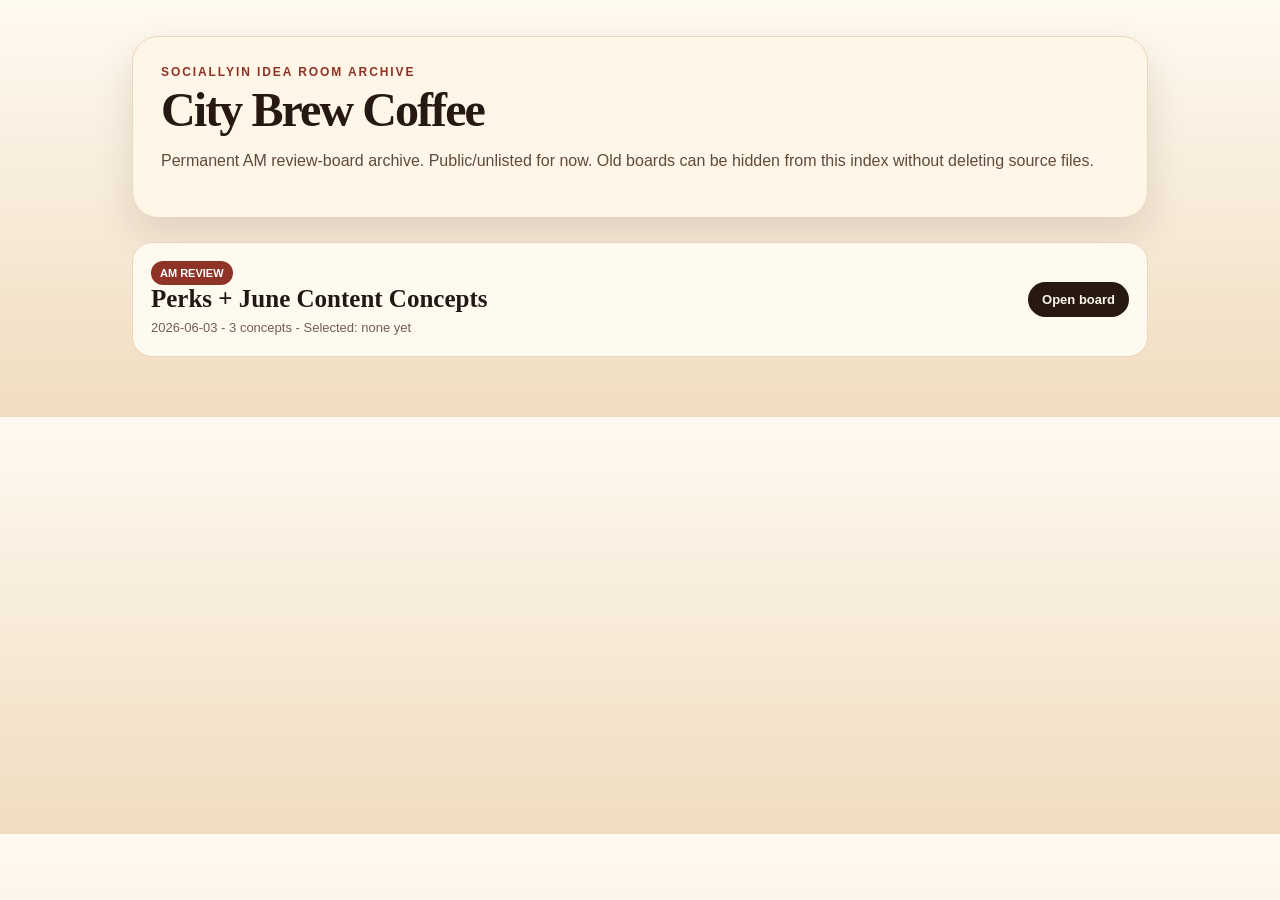
==== index.html @ 25fc2fcd "Initial City Brew Idea Room Pages scaffold" ====
<!doctype html><html lang="en"><head><meta charset="utf-8"><meta name="viewport" content="width=device-width, initial-scale=1"><title>City Brew Coffee — Idea Room Archive</title><link rel="stylesheet" href="assets/css/archive.css"></head><body><main class="wrap"><section class="hero"><div class="eyebrow">SociallyIn Idea Room Archive</div><h1>City Brew Coffee</h1><p class="sub">Permanent AM review-board archive. Public/unlisted for now. Old boards can be hidden from this index without deleting source files.</p></section><section class="runs"><article class="run"><div><span class="pill review">AM Review</span><h2>Perks + June Content Concepts</h2><div class="meta">2026-06-03 - 3 concepts - Selected: none yet</div></div><a class="button" href="runs/2026-06-03-2030-v3-example/index.html">Open board</a></article></section></main></body></html>
---- assets/css/archive.css ----
:root{--espresso:#271812;--cream:#fff7e8;--foam:#f8ead0;--line:#ead7bb;--red:#8f3326;--sage:#66765f;--gold:#d49a3a;--ink:#211713;--muted:#735f51}*{box-sizing:border-box}body{margin:0;background:linear-gradient(180deg,#fffaf1,#f0dcc0);color:var(--ink);font-family:Inter,Arial,sans-serif}.wrap{max-width:1060px;margin:auto;padding:36px 22px 60px}.hero{background:rgba(255,247,232,.94);border:1px solid var(--line);border-radius:26px;padding:28px;box-shadow:0 16px 40px rgba(39,24,18,.12)}.eyebrow{font-size:12px;letter-spacing:.16em;text-transform:uppercase;font-weight:900;color:var(--red)}h1{font-family:Georgia,serif;font-size:48px;line-height:.96;margin:8px 0 12px;color:var(--espresso);letter-spacing:-.04em}.sub{font-size:16px;line-height:1.5;color:#604a3b}.runs{display:grid;gap:14px;margin-top:24px}.run{background:#fffaf0;border:1px solid var(--line);border-radius:20px;padding:18px;display:grid;grid-template-columns:1fr auto;gap:16px;align-items:center}.run h2{font-family:Georgia,serif;font-size:25px;margin:0 0 6px}.meta{font-size:13px;color:var(--muted);line-height:1.45}.pill{display:inline-block;border-radius:999px;padding:6px 9px;font-size:11px;font-weight:900;background:var(--sage);color:white;text-transform:uppercase;margin-right:6px}.pill.approved{background:var(--gold);color:var(--espresso)}.pill.review{background:var(--red)}.button{background:var(--espresso);color:var(--cream);text-decoration:none;border-radius:999px;padding:10px 14px;font-size:13px;font-weight:900;white-space:nowrap}@media(max-width:700px){.run{grid-template-columns:1fr}.button{width:max-content}h1{font-size:38px}}
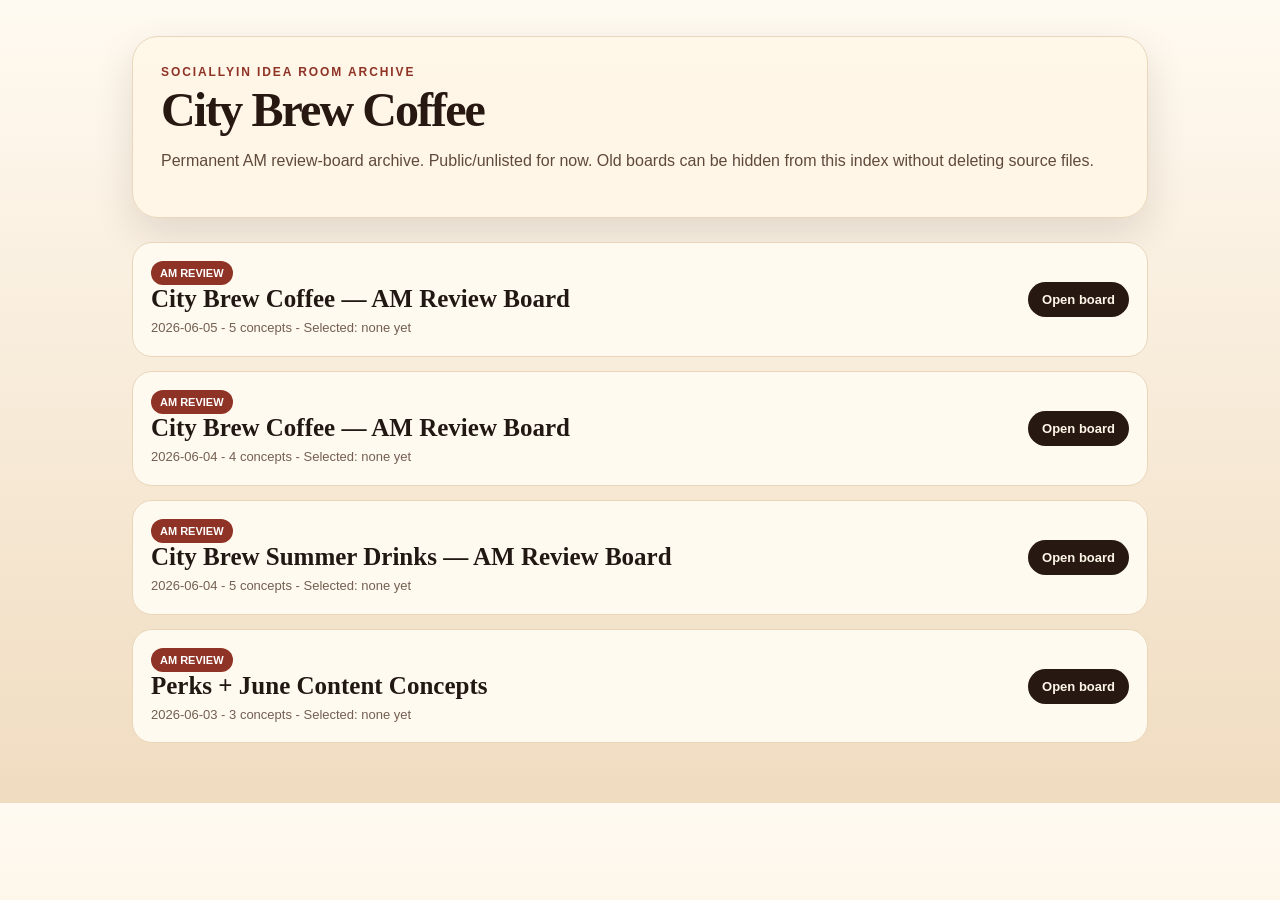
==== commit 0e8a2d55: "Prepare Idea Room board publishing" ====
--- a/index.html
+++ b/index.html
@@ -1 +1 @@
-<!doctype html><html lang="en"><head><meta charset="utf-8"><meta name="viewport" content="width=device-width, initial-scale=1"><title>City Brew Coffee — Idea Room Archive</title><link rel="stylesheet" href="assets/css/archive.css"></head><body><main class="wrap"><section class="hero"><div class="eyebrow">SociallyIn Idea Room Archive</div><h1>City Brew Coffee</h1><p class="sub">Permanent AM review-board archive. Public/unlisted for now. Old boards can be hidden from this index without deleting source files.</p></section><section class="runs"><article class="run"><div><span class="pill review">AM Review</span><h2>Perks + June Content Concepts</h2><div class="meta">2026-06-03 - 3 concepts - Selected: none yet</div></div><a class="button" href="runs/2026-06-03-2030-v3-example/index.html">Open board</a></article></section></main></body></html>+<!doctype html><html lang="en"><head><meta charset="utf-8"><meta name="viewport" content="width=device-width, initial-scale=1"><title>City Brew Coffee — Idea Room Archive</title><link rel="stylesheet" href="assets/css/archive.css"></head><body><main class="wrap"><section class="hero"><div class="eyebrow">SociallyIn Idea Room Archive</div><h1>City Brew Coffee</h1><p class="sub">Permanent AM review-board archive. Public/unlisted for now. Old boards can be hidden from this index without deleting source files.</p></section><section class="runs"><article class="run"><div><span class="pill review">AM Review</span><h2>City Brew Coffee — AM Review Board</h2><div class="meta">2026-06-05 - 5 concepts - Selected: none yet</div></div><a class="button" href="runs/2026-06-05-keith-asked-brainstorm-some-social-media-posts-for-summer-drinks-at-city-brew-co-for-summer-drinks/index.html">Open board</a></article><article class="run"><div><span class="pill review">AM Review</span><h2>City Brew Coffee — AM Review Board</h2><div class="meta">2026-06-04 - 4 concepts - Selected: none yet</div></div><a class="button" href="runs/2026-06-04-brainstorm-city-brew-summer-drinks-social-ideas/index.html">Open board</a></article><article class="run"><div><span class="pill review">AM Review</span><h2>City Brew Summer Drinks — AM Review Board</h2><div class="meta">2026-06-04 - 5 concepts - Selected: none yet</div></div><a class="button" href="runs/2026-06-04-city-brew-summer-drinks/index.html">Open board</a></article><article class="run"><div><span class="pill review">AM Review</span><h2>Perks + June Content Concepts</h2><div class="meta">2026-06-03 - 3 concepts - Selected: none yet</div></div><a class="button" href="runs/2026-06-03-2030-v3-example/index.html">Open board</a></article></section></main></body></html>
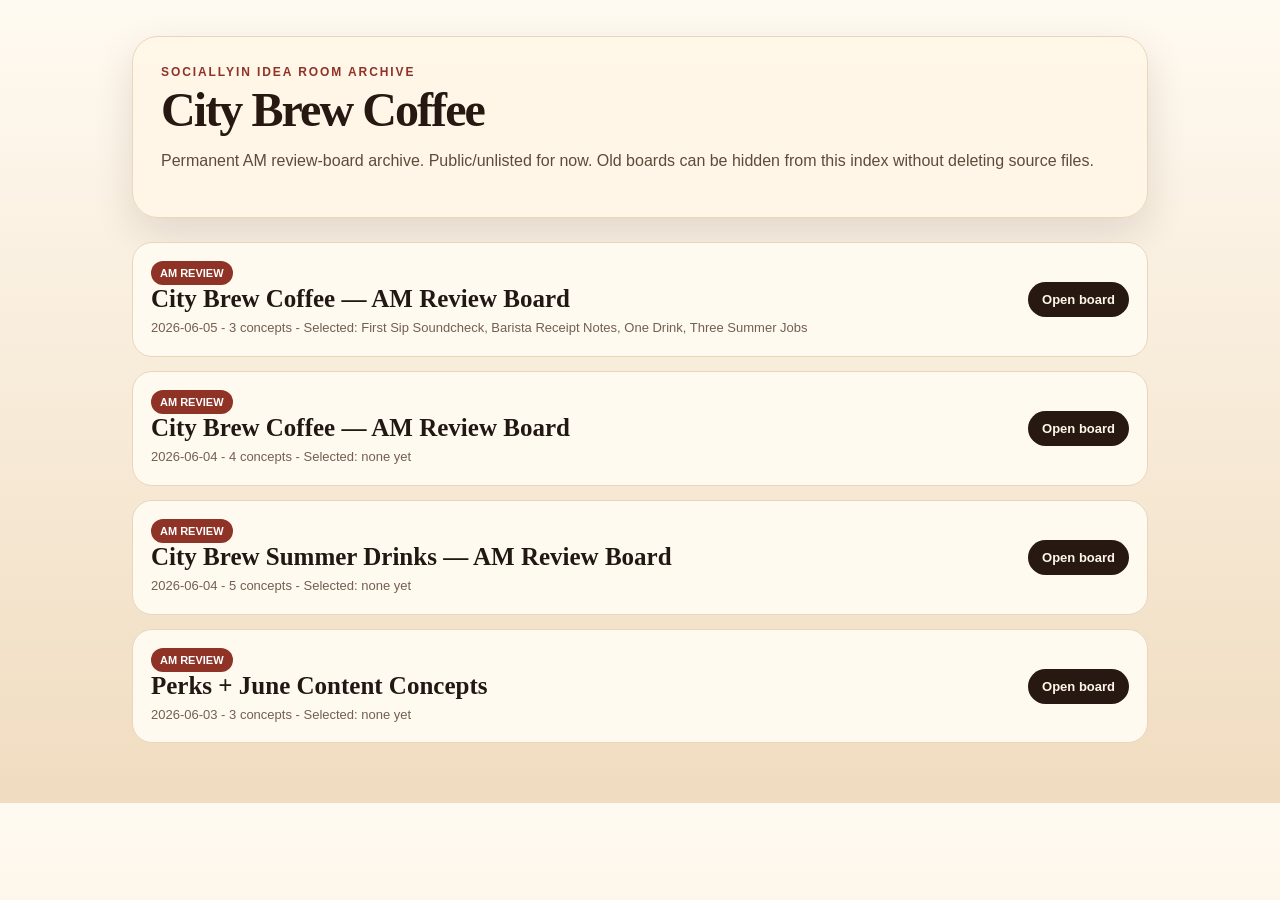
==== commit c2aa8be3: "Add Idea Room run: City Brew Coffee — AM Review Board" ====
--- a/index.html
+++ b/index.html
@@ -1 +1 @@
-<!doctype html><html lang="en"><head><meta charset="utf-8"><meta name="viewport" content="width=device-width, initial-scale=1"><title>City Brew Coffee — Idea Room Archive</title><link rel="stylesheet" href="assets/css/archive.css"></head><body><main class="wrap"><section class="hero"><div class="eyebrow">SociallyIn Idea Room Archive</div><h1>City Brew Coffee</h1><p class="sub">Permanent AM review-board archive. Public/unlisted for now. Old boards can be hidden from this index without deleting source files.</p></section><section class="runs"><article class="run"><div><span class="pill review">AM Review</span><h2>City Brew Coffee — AM Review Board</h2><div class="meta">2026-06-05 - 5 concepts - Selected: none yet</div></div><a class="button" href="runs/2026-06-05-keith-asked-brainstorm-some-social-media-posts-for-summer-drinks-at-city-brew-co-for-summer-drinks/index.html">Open board</a></article><article class="run"><div><span class="pill review">AM Review</span><h2>City Brew Coffee — AM Review Board</h2><div class="meta">2026-06-04 - 4 concepts - Selected: none yet</div></div><a class="button" href="runs/2026-06-04-brainstorm-city-brew-summer-drinks-social-ideas/index.html">Open board</a></article><article class="run"><div><span class="pill review">AM Review</span><h2>City Brew Summer Drinks — AM Review Board</h2><div class="meta">2026-06-04 - 5 concepts - Selected: none yet</div></div><a class="button" href="runs/2026-06-04-city-brew-summer-drinks/index.html">Open board</a></article><article class="run"><div><span class="pill review">AM Review</span><h2>Perks + June Content Concepts</h2><div class="meta">2026-06-03 - 3 concepts - Selected: none yet</div></div><a class="button" href="runs/2026-06-03-2030-v3-example/index.html">Open board</a></article></section></main></body></html>+<!doctype html><html lang="en"><head><meta charset="utf-8"><meta name="viewport" content="width=device-width, initial-scale=1"><title>City Brew Coffee — Idea Room Archive</title><link rel="stylesheet" href="assets/css/archive.css"></head><body><main class="wrap"><section class="hero"><div class="eyebrow">SociallyIn Idea Room Archive</div><h1>City Brew Coffee</h1><p class="sub">Permanent AM review-board archive. Public/unlisted for now. Old boards can be hidden from this index without deleting source files.</p></section><section class="runs"><article class="run"><div><span class="pill review">AM Review</span><h2>City Brew Coffee — AM Review Board</h2><div class="meta">2026-06-05 - 3 concepts - Selected: First Sip Soundcheck, Barista Receipt Notes, One Drink, Three Summer Jobs</div></div><a class="button" href="runs/2026-06-05-keith-asked-brainstorm-some-social-media-posts-for-summer-drinks-at-city-brew-co-for-summer-drinks/index.html">Open board</a></article><article class="run"><div><span class="pill review">AM Review</span><h2>City Brew Coffee — AM Review Board</h2><div class="meta">2026-06-04 - 4 concepts - Selected: none yet</div></div><a class="button" href="runs/2026-06-04-brainstorm-city-brew-summer-drinks-social-ideas/index.html">Open board</a></article><article class="run"><div><span class="pill review">AM Review</span><h2>City Brew Summer Drinks — AM Review Board</h2><div class="meta">2026-06-04 - 5 concepts - Selected: none yet</div></div><a class="button" href="runs/2026-06-04-city-brew-summer-drinks/index.html">Open board</a></article><article class="run"><div><span class="pill review">AM Review</span><h2>Perks + June Content Concepts</h2><div class="meta">2026-06-03 - 3 concepts - Selected: none yet</div></div><a class="button" href="runs/2026-06-03-2030-v3-example/index.html">Open board</a></article></section></main></body></html>
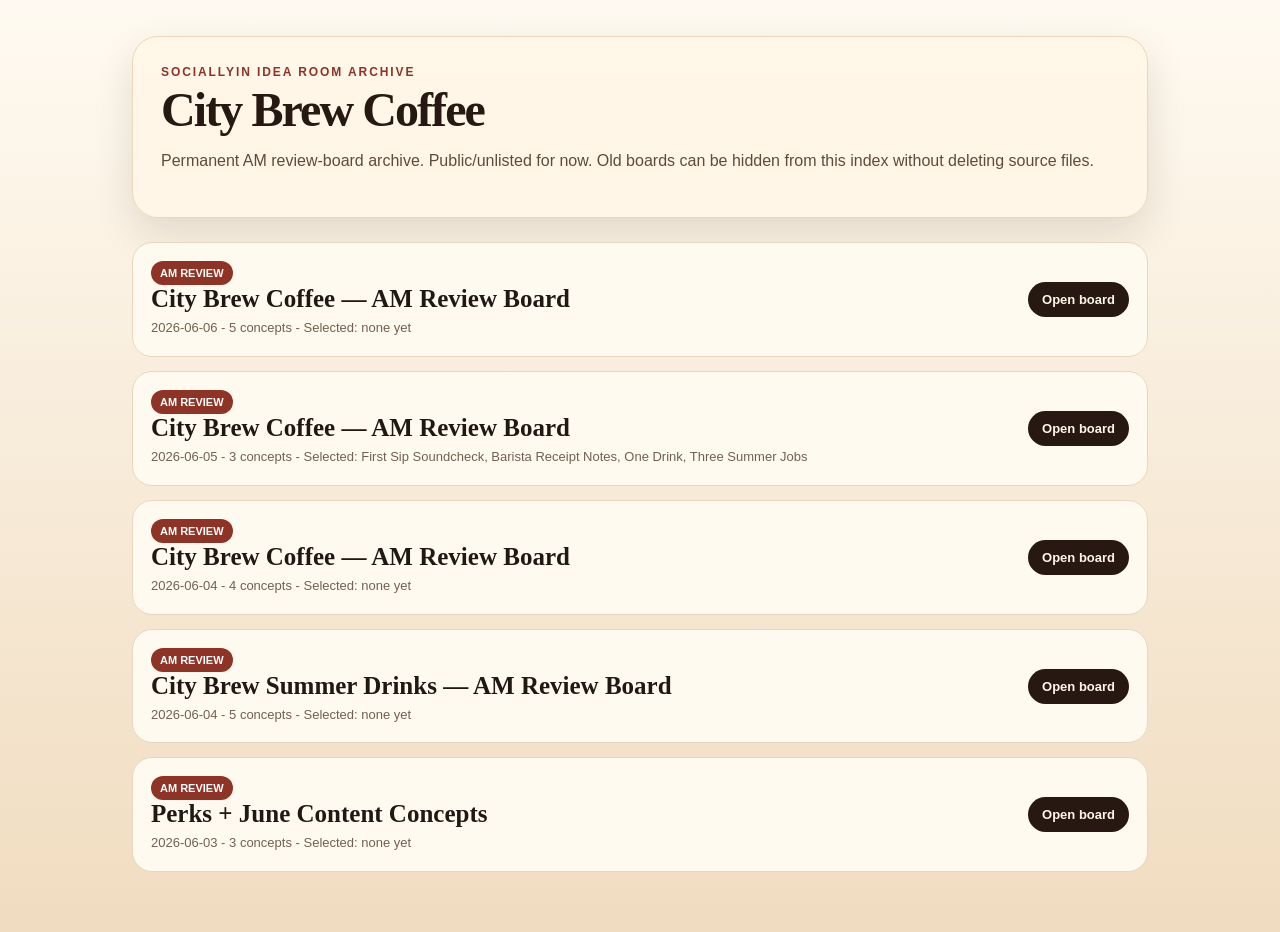
==== commit f2965fbc: "Publish City Brew school out summer board" ====
--- a/index.html
+++ b/index.html
@@ -1 +1 @@
-<!doctype html><html lang="en"><head><meta charset="utf-8"><meta name="viewport" content="width=device-width, initial-scale=1"><title>City Brew Coffee — Idea Room Archive</title><link rel="stylesheet" href="assets/css/archive.css"></head><body><main class="wrap"><section class="hero"><div class="eyebrow">SociallyIn Idea Room Archive</div><h1>City Brew Coffee</h1><p class="sub">Permanent AM review-board archive. Public/unlisted for now. Old boards can be hidden from this index without deleting source files.</p></section><section class="runs"><article class="run"><div><span class="pill review">AM Review</span><h2>City Brew Coffee — AM Review Board</h2><div class="meta">2026-06-05 - 3 concepts - Selected: First Sip Soundcheck, Barista Receipt Notes, One Drink, Three Summer Jobs</div></div><a class="button" href="runs/2026-06-05-keith-asked-brainstorm-some-social-media-posts-for-summer-drinks-at-city-brew-co-for-summer-drinks/index.html">Open board</a></article><article class="run"><div><span class="pill review">AM Review</span><h2>City Brew Coffee — AM Review Board</h2><div class="meta">2026-06-04 - 4 concepts - Selected: none yet</div></div><a class="button" href="runs/2026-06-04-brainstorm-city-brew-summer-drinks-social-ideas/index.html">Open board</a></article><article class="run"><div><span class="pill review">AM Review</span><h2>City Brew Summer Drinks — AM Review Board</h2><div class="meta">2026-06-04 - 5 concepts - Selected: none yet</div></div><a class="button" href="runs/2026-06-04-city-brew-summer-drinks/index.html">Open board</a></article><article class="run"><div><span class="pill review">AM Review</span><h2>Perks + June Content Concepts</h2><div class="meta">2026-06-03 - 3 concepts - Selected: none yet</div></div><a class="button" href="runs/2026-06-03-2030-v3-example/index.html">Open board</a></article></section></main></body></html>+<!doctype html><html lang="en"><head><meta charset="utf-8"><meta name="viewport" content="width=device-width, initial-scale=1"><title>City Brew Coffee — Idea Room Archive</title><link rel="stylesheet" href="assets/css/archive.css"></head><body><main class="wrap"><section class="hero"><div class="eyebrow">SociallyIn Idea Room Archive</div><h1>City Brew Coffee</h1><p class="sub">Permanent AM review-board archive. Public/unlisted for now. Old boards can be hidden from this index without deleting source files.</p></section><section class="runs"><article class="run"><div><span class="pill review">AM Review</span><h2>City Brew Coffee — AM Review Board</h2><div class="meta">2026-06-06 - 5 concepts - Selected: none yet</div></div><a class="button" href="runs/2026-06-06-city-brew-coffee-concepts-for-out-of-school-summer-time-assumption-instagram-fac-mmer-time-assumpti/index.html">Open board</a></article><article class="run"><div><span class="pill review">AM Review</span><h2>City Brew Coffee — AM Review Board</h2><div class="meta">2026-06-05 - 3 concepts - Selected: First Sip Soundcheck, Barista Receipt Notes, One Drink, Three Summer Jobs</div></div><a class="button" href="runs/2026-06-05-keith-asked-brainstorm-some-social-media-posts-for-summer-drinks-at-city-brew-co-for-summer-drinks/index.html">Open board</a></article><article class="run"><div><span class="pill review">AM Review</span><h2>City Brew Coffee — AM Review Board</h2><div class="meta">2026-06-04 - 4 concepts - Selected: none yet</div></div><a class="button" href="runs/2026-06-04-brainstorm-city-brew-summer-drinks-social-ideas/index.html">Open board</a></article><article class="run"><div><span class="pill review">AM Review</span><h2>City Brew Summer Drinks — AM Review Board</h2><div class="meta">2026-06-04 - 5 concepts - Selected: none yet</div></div><a class="button" href="runs/2026-06-04-city-brew-summer-drinks/index.html">Open board</a></article><article class="run"><div><span class="pill review">AM Review</span><h2>Perks + June Content Concepts</h2><div class="meta">2026-06-03 - 3 concepts - Selected: none yet</div></div><a class="button" href="runs/2026-06-03-2030-v3-example/index.html">Open board</a></article></section></main></body></html>
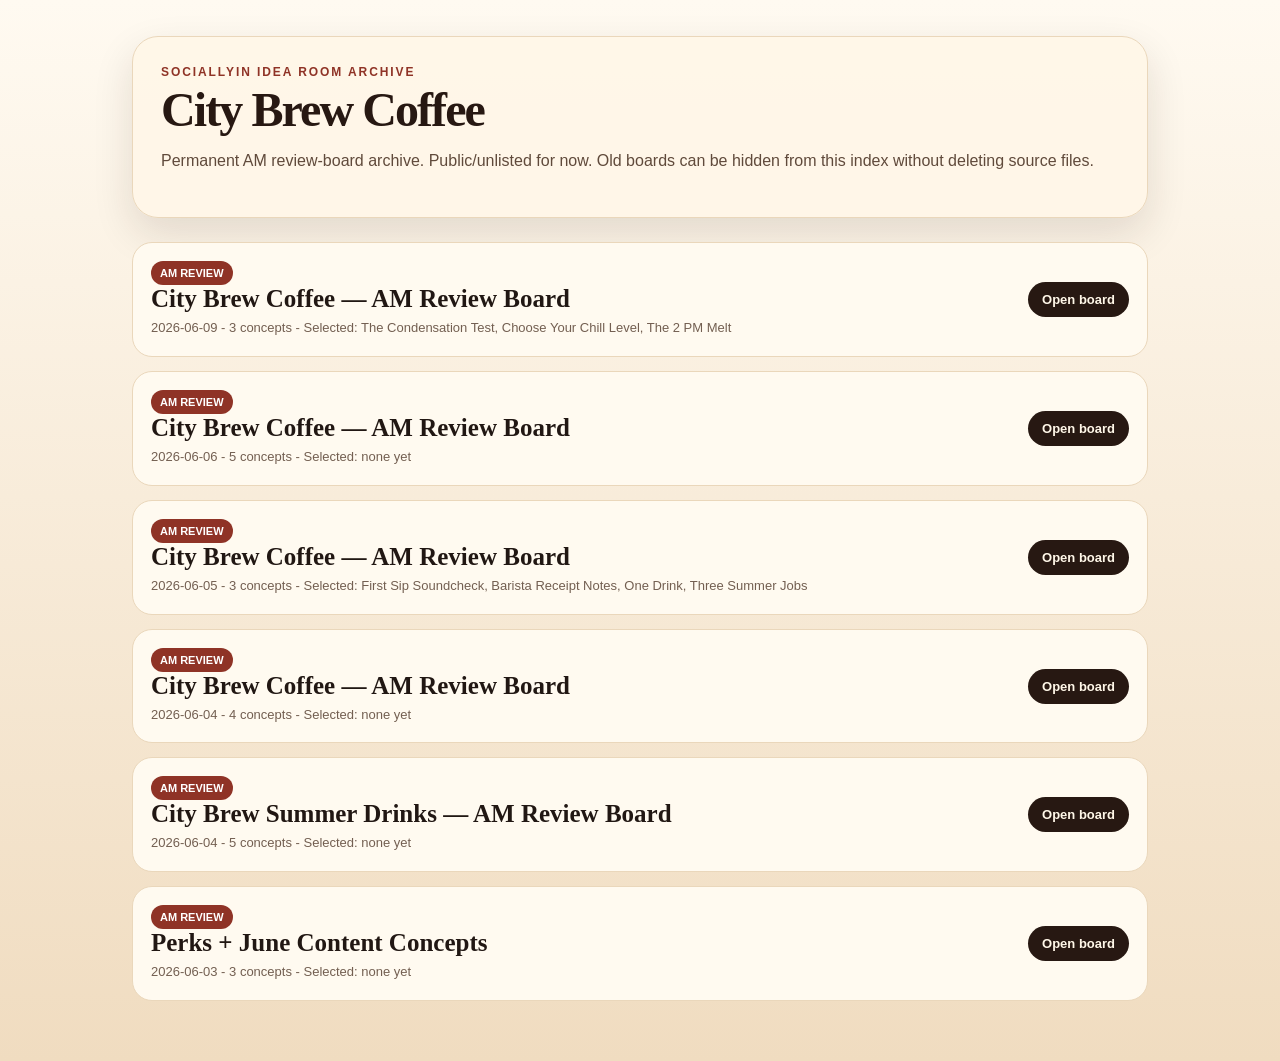
==== commit bc9df824: "Add Idea Room run: City Brew Coffee — AM Review Board" ====
--- a/index.html
+++ b/index.html
@@ -1 +1 @@
-<!doctype html><html lang="en"><head><meta charset="utf-8"><meta name="viewport" content="width=device-width, initial-scale=1"><title>City Brew Coffee — Idea Room Archive</title><link rel="stylesheet" href="assets/css/archive.css"></head><body><main class="wrap"><section class="hero"><div class="eyebrow">SociallyIn Idea Room Archive</div><h1>City Brew Coffee</h1><p class="sub">Permanent AM review-board archive. Public/unlisted for now. Old boards can be hidden from this index without deleting source files.</p></section><section class="runs"><article class="run"><div><span class="pill review">AM Review</span><h2>City Brew Coffee — AM Review Board</h2><div class="meta">2026-06-06 - 5 concepts - Selected: none yet</div></div><a class="button" href="runs/2026-06-06-city-brew-coffee-concepts-for-out-of-school-summer-time-assumption-instagram-fac-mmer-time-assumpti/index.html">Open board</a></article><article class="run"><div><span class="pill review">AM Review</span><h2>City Brew Coffee — AM Review Board</h2><div class="meta">2026-06-05 - 3 concepts - Selected: First Sip Soundcheck, Barista Receipt Notes, One Drink, Three Summer Jobs</div></div><a class="button" href="runs/2026-06-05-keith-asked-brainstorm-some-social-media-posts-for-summer-drinks-at-city-brew-co-for-summer-drinks/index.html">Open board</a></article><article class="run"><div><span class="pill review">AM Review</span><h2>City Brew Coffee — AM Review Board</h2><div class="meta">2026-06-04 - 4 concepts - Selected: none yet</div></div><a class="button" href="runs/2026-06-04-brainstorm-city-brew-summer-drinks-social-ideas/index.html">Open board</a></article><article class="run"><div><span class="pill review">AM Review</span><h2>City Brew Summer Drinks — AM Review Board</h2><div class="meta">2026-06-04 - 5 concepts - Selected: none yet</div></div><a class="button" href="runs/2026-06-04-city-brew-summer-drinks/index.html">Open board</a></article><article class="run"><div><span class="pill review">AM Review</span><h2>Perks + June Content Concepts</h2><div class="meta">2026-06-03 - 3 concepts - Selected: none yet</div></div><a class="button" href="runs/2026-06-03-2030-v3-example/index.html">Open board</a></article></section></main></body></html>+<!doctype html><html lang="en"><head><meta charset="utf-8"><meta name="viewport" content="width=device-width, initial-scale=1"><title>City Brew Coffee — Idea Room Archive</title><link rel="stylesheet" href="assets/css/archive.css"></head><body><main class="wrap"><section class="hero"><div class="eyebrow">SociallyIn Idea Room Archive</div><h1>City Brew Coffee</h1><p class="sub">Permanent AM review-board archive. Public/unlisted for now. Old boards can be hidden from this index without deleting source files.</p></section><section class="runs"><article class="run"><div><span class="pill review">AM Review</span><h2>City Brew Coffee — AM Review Board</h2><div class="meta">2026-06-09 - 3 concepts - Selected: The Condensation Test, Choose Your Chill Level, The 2 PM Melt</div></div><a class="button" href="runs/2026-06-09-keith-approved-moving-forward-with-all-three-fresh-city-brew-summer-drink-concep-ink-selected-all-3/index.html">Open board</a></article><article class="run"><div><span class="pill review">AM Review</span><h2>City Brew Coffee — AM Review Board</h2><div class="meta">2026-06-06 - 5 concepts - Selected: none yet</div></div><a class="button" href="runs/2026-06-06-city-brew-coffee-concepts-for-out-of-school-summer-time-assumption-instagram-fac-mmer-time-assumpti/index.html">Open board</a></article><article class="run"><div><span class="pill review">AM Review</span><h2>City Brew Coffee — AM Review Board</h2><div class="meta">2026-06-05 - 3 concepts - Selected: First Sip Soundcheck, Barista Receipt Notes, One Drink, Three Summer Jobs</div></div><a class="button" href="runs/2026-06-05-keith-asked-brainstorm-some-social-media-posts-for-summer-drinks-at-city-brew-co-for-summer-drinks/index.html">Open board</a></article><article class="run"><div><span class="pill review">AM Review</span><h2>City Brew Coffee — AM Review Board</h2><div class="meta">2026-06-04 - 4 concepts - Selected: none yet</div></div><a class="button" href="runs/2026-06-04-brainstorm-city-brew-summer-drinks-social-ideas/index.html">Open board</a></article><article class="run"><div><span class="pill review">AM Review</span><h2>City Brew Summer Drinks — AM Review Board</h2><div class="meta">2026-06-04 - 5 concepts - Selected: none yet</div></div><a class="button" href="runs/2026-06-04-city-brew-summer-drinks/index.html">Open board</a></article><article class="run"><div><span class="pill review">AM Review</span><h2>Perks + June Content Concepts</h2><div class="meta">2026-06-03 - 3 concepts - Selected: none yet</div></div><a class="button" href="runs/2026-06-03-2030-v3-example/index.html">Open board</a></article></section></main></body></html>
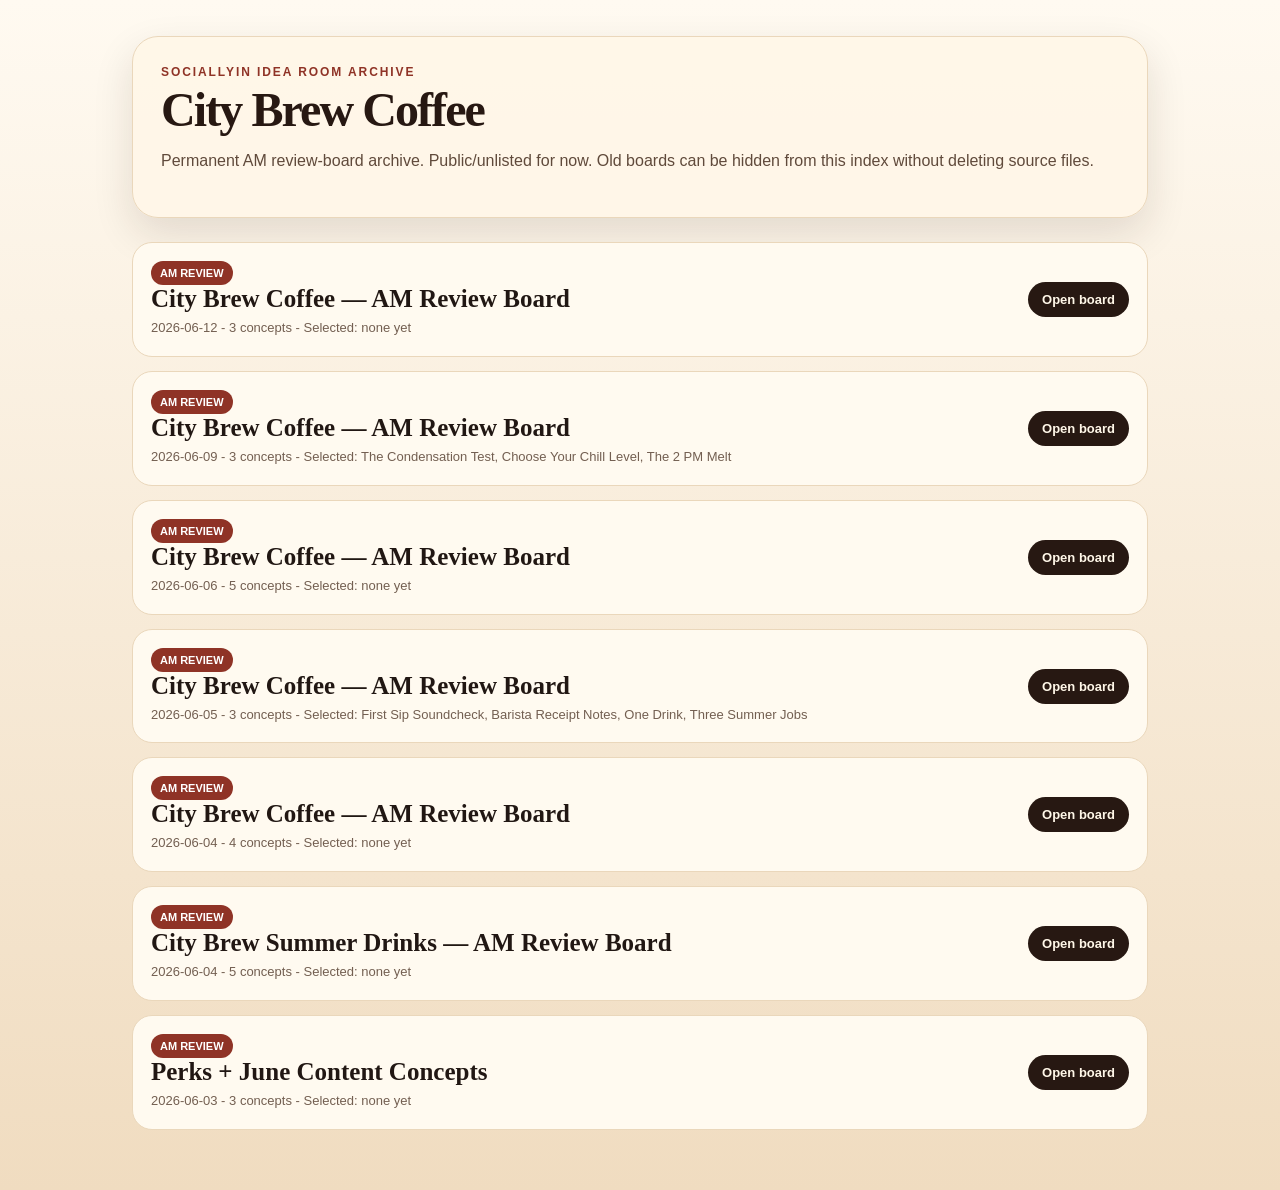
==== commit 574b4d4a: "Add Idea Room run: City Brew Coffee — AM Review Board" ====
--- a/index.html
+++ b/index.html
@@ -1 +1 @@
-<!doctype html><html lang="en"><head><meta charset="utf-8"><meta name="viewport" content="width=device-width, initial-scale=1"><title>City Brew Coffee — Idea Room Archive</title><link rel="stylesheet" href="assets/css/archive.css"></head><body><main class="wrap"><section class="hero"><div class="eyebrow">SociallyIn Idea Room Archive</div><h1>City Brew Coffee</h1><p class="sub">Permanent AM review-board archive. Public/unlisted for now. Old boards can be hidden from this index without deleting source files.</p></section><section class="runs"><article class="run"><div><span class="pill review">AM Review</span><h2>City Brew Coffee — AM Review Board</h2><div class="meta">2026-06-09 - 3 concepts - Selected: The Condensation Test, Choose Your Chill Level, The 2 PM Melt</div></div><a class="button" href="runs/2026-06-09-keith-approved-moving-forward-with-all-three-fresh-city-brew-summer-drink-concep-ink-selected-all-3/index.html">Open board</a></article><article class="run"><div><span class="pill review">AM Review</span><h2>City Brew Coffee — AM Review Board</h2><div class="meta">2026-06-06 - 5 concepts - Selected: none yet</div></div><a class="button" href="runs/2026-06-06-city-brew-coffee-concepts-for-out-of-school-summer-time-assumption-instagram-fac-mmer-time-assumpti/index.html">Open board</a></article><article class="run"><div><span class="pill review">AM Review</span><h2>City Brew Coffee — AM Review Board</h2><div class="meta">2026-06-05 - 3 concepts - Selected: First Sip Soundcheck, Barista Receipt Notes, One Drink, Three Summer Jobs</div></div><a class="button" href="runs/2026-06-05-keith-asked-brainstorm-some-social-media-posts-for-summer-drinks-at-city-brew-co-for-summer-drinks/index.html">Open board</a></article><article class="run"><div><span class="pill review">AM Review</span><h2>City Brew Coffee — AM Review Board</h2><div class="meta">2026-06-04 - 4 concepts - Selected: none yet</div></div><a class="button" href="runs/2026-06-04-brainstorm-city-brew-summer-drinks-social-ideas/index.html">Open board</a></article><article class="run"><div><span class="pill review">AM Review</span><h2>City Brew Summer Drinks — AM Review Board</h2><div class="meta">2026-06-04 - 5 concepts - Selected: none yet</div></div><a class="button" href="runs/2026-06-04-city-brew-summer-drinks/index.html">Open board</a></article><article class="run"><div><span class="pill review">AM Review</span><h2>Perks + June Content Concepts</h2><div class="meta">2026-06-03 - 3 concepts - Selected: none yet</div></div><a class="button" href="runs/2026-06-03-2030-v3-example/index.html">Open board</a></article></section></main></body></html>+<!doctype html><html lang="en"><head><meta charset="utf-8"><meta name="viewport" content="width=device-width, initial-scale=1"><title>City Brew Coffee — Idea Room Archive</title><link rel="stylesheet" href="assets/css/archive.css"></head><body><main class="wrap"><section class="hero"><div class="eyebrow">SociallyIn Idea Room Archive</div><h1>City Brew Coffee</h1><p class="sub">Permanent AM review-board archive. Public/unlisted for now. Old boards can be hidden from this index without deleting source files.</p></section><section class="runs"><article class="run"><div><span class="pill review">AM Review</span><h2>City Brew Coffee — AM Review Board</h2><div class="meta">2026-06-12 - 3 concepts - Selected: none yet</div></div><a class="button" href="runs/2026-06-12-keith-approved-moving-forward-with-all-three-fresh-city-brew-summer-drink-concep-ink-selected-all-3/index.html">Open board</a></article><article class="run"><div><span class="pill review">AM Review</span><h2>City Brew Coffee — AM Review Board</h2><div class="meta">2026-06-09 - 3 concepts - Selected: The Condensation Test, Choose Your Chill Level, The 2 PM Melt</div></div><a class="button" href="runs/2026-06-09-keith-approved-moving-forward-with-all-three-fresh-city-brew-summer-drink-concep-ink-selected-all-3/index.html">Open board</a></article><article class="run"><div><span class="pill review">AM Review</span><h2>City Brew Coffee — AM Review Board</h2><div class="meta">2026-06-06 - 5 concepts - Selected: none yet</div></div><a class="button" href="runs/2026-06-06-city-brew-coffee-concepts-for-out-of-school-summer-time-assumption-instagram-fac-mmer-time-assumpti/index.html">Open board</a></article><article class="run"><div><span class="pill review">AM Review</span><h2>City Brew Coffee — AM Review Board</h2><div class="meta">2026-06-05 - 3 concepts - Selected: First Sip Soundcheck, Barista Receipt Notes, One Drink, Three Summer Jobs</div></div><a class="button" href="runs/2026-06-05-keith-asked-brainstorm-some-social-media-posts-for-summer-drinks-at-city-brew-co-for-summer-drinks/index.html">Open board</a></article><article class="run"><div><span class="pill review">AM Review</span><h2>City Brew Coffee — AM Review Board</h2><div class="meta">2026-06-04 - 4 concepts - Selected: none yet</div></div><a class="button" href="runs/2026-06-04-brainstorm-city-brew-summer-drinks-social-ideas/index.html">Open board</a></article><article class="run"><div><span class="pill review">AM Review</span><h2>City Brew Summer Drinks — AM Review Board</h2><div class="meta">2026-06-04 - 5 concepts - Selected: none yet</div></div><a class="button" href="runs/2026-06-04-city-brew-summer-drinks/index.html">Open board</a></article><article class="run"><div><span class="pill review">AM Review</span><h2>Perks + June Content Concepts</h2><div class="meta">2026-06-03 - 3 concepts - Selected: none yet</div></div><a class="button" href="runs/2026-06-03-2030-v3-example/index.html">Open board</a></article></section></main></body></html>
